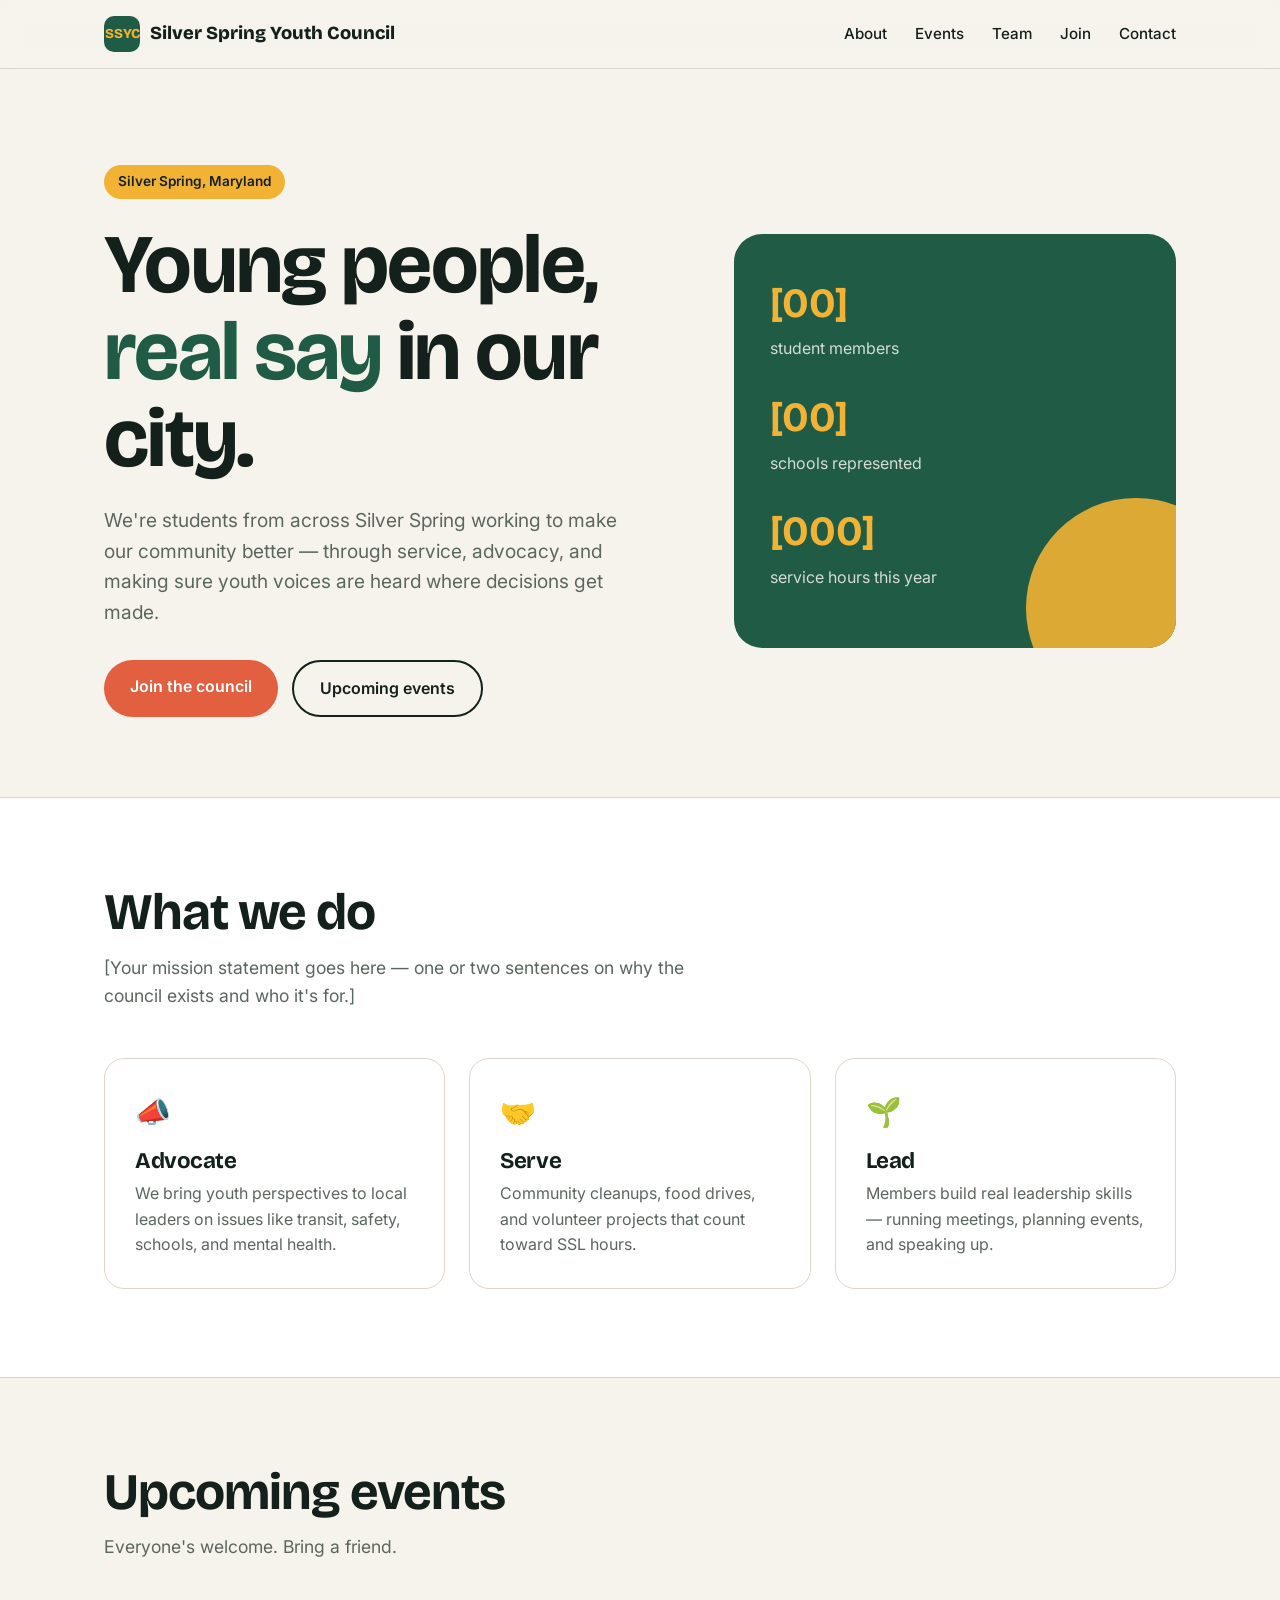
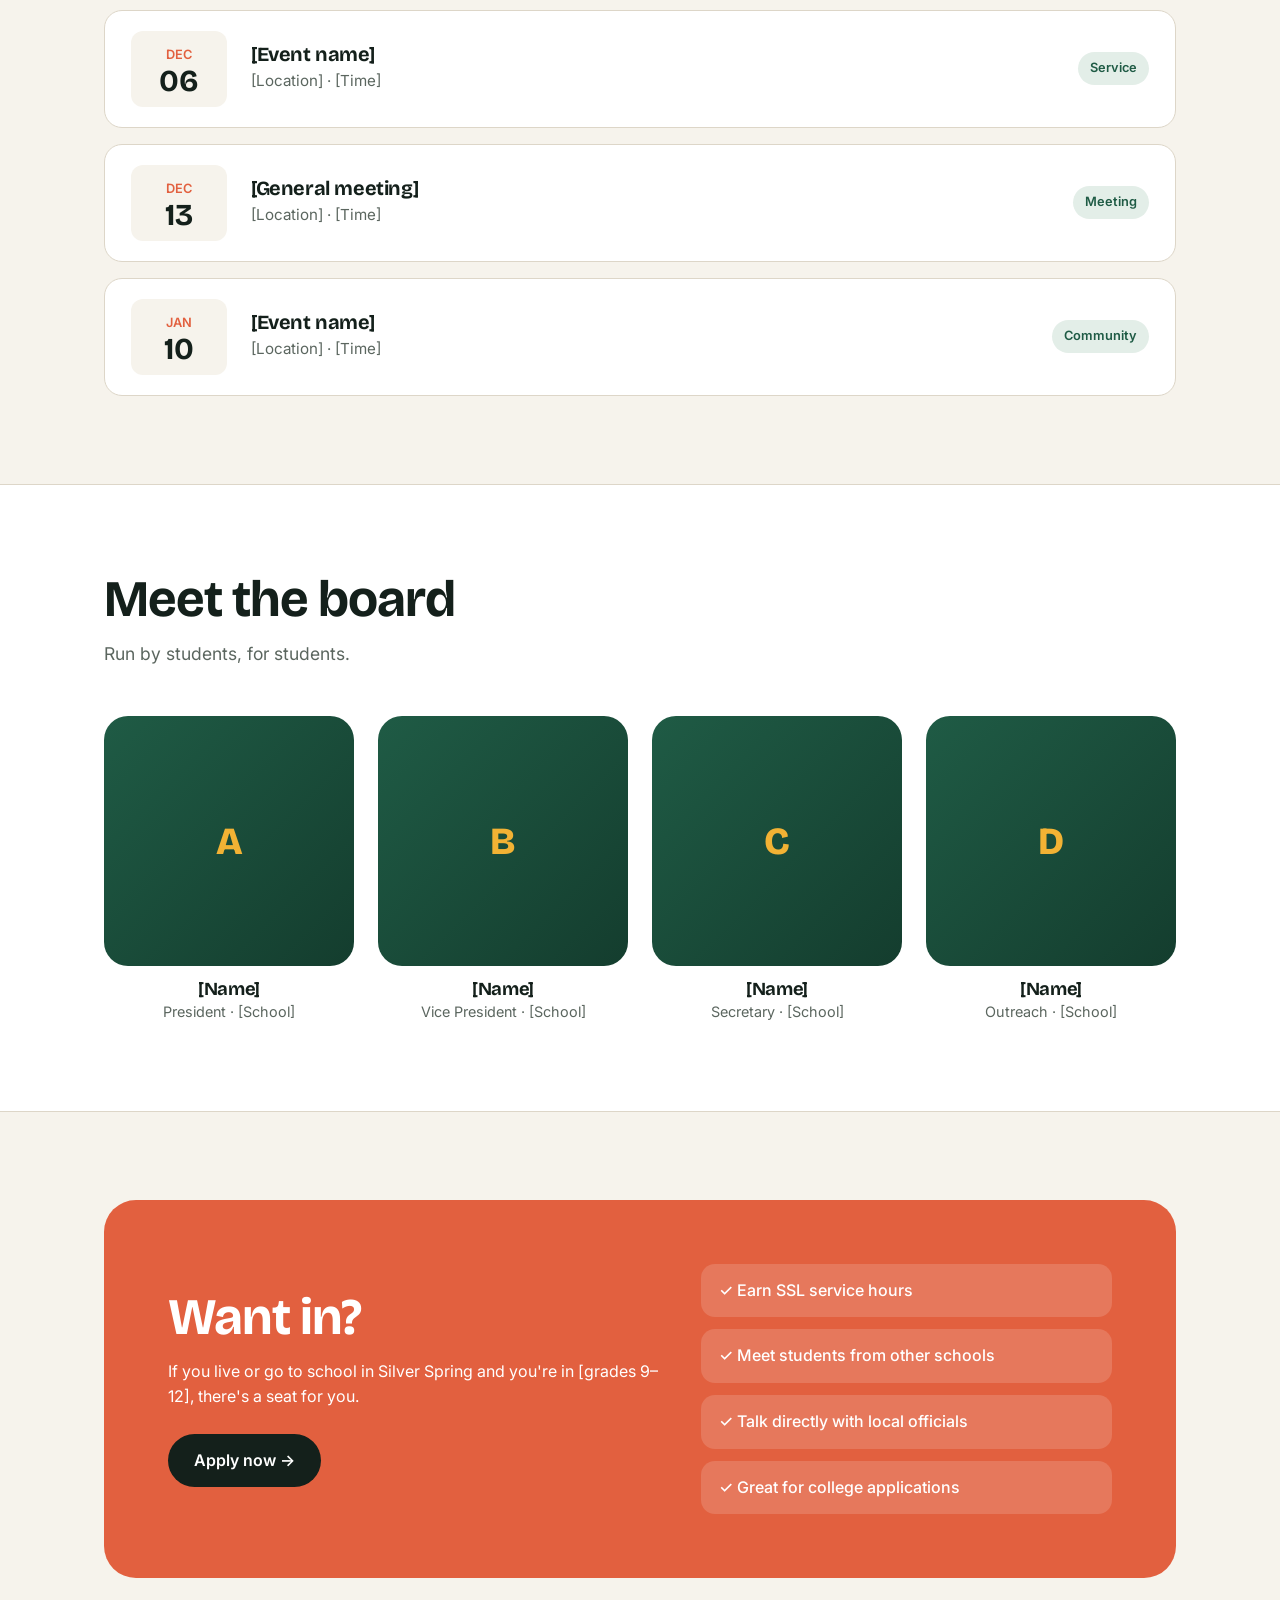
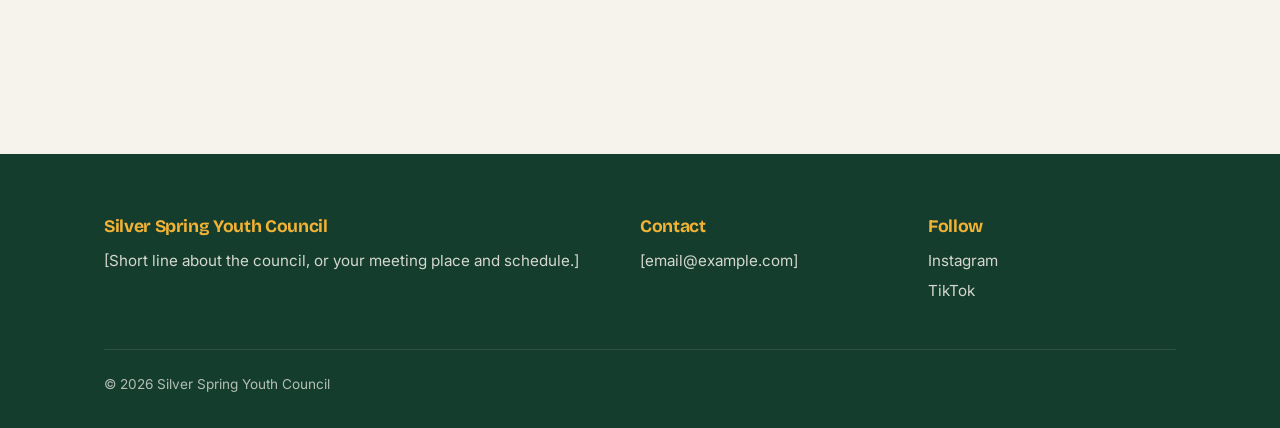
==== index.html @ 5725f0af "Add files via upload" ====
<!DOCTYPE html>
<html lang="en">
<head>
<meta charset="UTF-8">
<meta name="viewport" content="width=device-width, initial-scale=1.0">
<title>Silver Spring Youth Council</title>
<meta name="description" content="The Silver Spring Youth Council gives young people in Silver Spring, MD a real voice in their community.">
<link rel="preconnect" href="https://fonts.googleapis.com">
<link rel="preconnect" href="https://fonts.gstatic.com" crossorigin>
<link href="https://fonts.googleapis.com/css2?family=Bricolage+Grotesque:opsz,wght@12..96,500;12..96,800&family=Inter:wght@400;500;600&display=swap" rel="stylesheet">
<style>
  :root{
    --ink:#14201b; --paper:#f6f3ec; --green:#1f5b45; --green-dark:#143d2e;
    --sun:#f2b234; --coral:#e2603f; --muted:#5b665f; --line:#ddd6c8;
  }
  *{box-sizing:border-box;margin:0;padding:0}
  html{scroll-behavior:smooth}
  body{font-family:Inter,system-ui,sans-serif;color:var(--ink);background:var(--paper);line-height:1.6}
  h1,h2,h3{font-family:"Bricolage Grotesque",sans-serif;line-height:1.05;letter-spacing:-.02em}
  a{color:inherit}
  .wrap{max-width:1120px;margin:0 auto;padding:0 24px}

  /* Nav */
  header{position:sticky;top:0;z-index:10;background:rgba(246,243,236,.92);backdrop-filter:blur(8px);border-bottom:1px solid var(--line)}
  nav{display:flex;align-items:center;justify-content:space-between;height:68px}
  .logo{display:flex;align-items:center;gap:10px;font-family:"Bricolage Grotesque";font-weight:800;font-size:1.15rem;text-decoration:none}
  .logo-mark{width:36px;height:36px;border-radius:10px;background:var(--green);color:var(--sun);display:grid;place-items:center;font-size:.85rem}
  .links{display:flex;gap:28px;list-style:none}
  .links a{text-decoration:none;font-weight:500;font-size:.95rem}
  .links a:hover{color:var(--green)}
  .menu-btn{display:none;background:none;border:0;font-size:1.6rem;cursor:pointer}

  .btn{display:inline-block;padding:14px 26px;border-radius:999px;font-weight:600;text-decoration:none;transition:transform .15s}
  .btn:hover{transform:translateY(-2px)}
  .btn-primary{background:var(--coral);color:#fff}
  .btn-ghost{border:2px solid var(--ink)}

  /* Hero */
  .hero{padding:96px 0 80px}
  .hero-grid{display:grid;grid-template-columns:1.3fr 1fr;gap:56px;align-items:center}
  .eyebrow{display:inline-block;background:var(--sun);padding:6px 14px;border-radius:999px;font-weight:600;font-size:.85rem;margin-bottom:22px}
  .hero h1{font-size:clamp(2.8rem,7vw,5.2rem);margin-bottom:22px}
  .hero h1 em{font-style:normal;color:var(--green)}
  .hero p{font-size:1.2rem;color:var(--muted);max-width:520px;margin-bottom:32px}
  .cta{display:flex;gap:14px;flex-wrap:wrap}
  .hero-card{background:var(--green);color:var(--paper);border-radius:28px;padding:36px;position:relative;overflow:hidden}
  .hero-card::after{content:"";position:absolute;width:220px;height:220px;border-radius:50%;background:var(--sun);right:-70px;bottom:-70px;opacity:.9}
  .stat{position:relative;z-index:1;margin-bottom:22px}
  .stat b{display:block;font-family:"Bricolage Grotesque";font-size:2.6rem;color:var(--sun)}
  .stat span{opacity:.85}

  section{padding:88px 0}
  .section-head{max-width:640px;margin-bottom:48px}
  .section-head h2{font-size:clamp(2rem,4.5vw,3.2rem);margin-bottom:14px}
  .section-head p{color:var(--muted);font-size:1.1rem}

  /* About */
  #about{background:#fff;border-top:1px solid var(--line);border-bottom:1px solid var(--line)}
  .pillars{display:grid;grid-template-columns:repeat(3,1fr);gap:24px}
  .pillar{padding:30px;border-radius:20px;border:1px solid var(--line)}
  .pillar .icon{font-size:1.8rem;margin-bottom:14px}
  .pillar h3{font-size:1.4rem;margin-bottom:8px}
  .pillar p{color:var(--muted)}

  /* Events */
  .events{display:grid;gap:16px}
  .event{display:grid;grid-template-columns:96px 1fr auto;gap:24px;align-items:center;background:#fff;border:1px solid var(--line);border-radius:18px;padding:20px 26px}
  .date{text-align:center;background:var(--paper);border-radius:12px;padding:10px 0}
  .date b{display:block;font-family:"Bricolage Grotesque";font-size:1.9rem;line-height:1}
  .date span{font-size:.8rem;font-weight:600;text-transform:uppercase;color:var(--coral)}
  .event h3{font-size:1.25rem;margin-bottom:4px}
  .event p{color:var(--muted);font-size:.95rem}
  .tag{font-size:.8rem;font-weight:600;padding:6px 12px;border-radius:999px;background:#e3eee8;color:var(--green)}

  /* Team */
  #team{background:#fff;border-top:1px solid var(--line);border-bottom:1px solid var(--line)}
  .team{display:grid;grid-template-columns:repeat(4,1fr);gap:24px}
  .member{text-align:center}
  .avatar{aspect-ratio:1;border-radius:24px;background:linear-gradient(135deg,var(--green),var(--green-dark));color:var(--sun);display:grid;place-items:center;font-family:"Bricolage Grotesque";font-size:2.4rem;font-weight:800;margin-bottom:14px}
  .member h3{font-size:1.15rem}
  .member p{color:var(--muted);font-size:.9rem}

  /* Join */
  .join{background:var(--coral);color:#fff;border-radius:32px;padding:64px;display:grid;grid-template-columns:1.2fr 1fr;gap:40px;align-items:center}
  .join h2{font-size:clamp(2rem,4.5vw,3.2rem);margin-bottom:14px}
  .join ul{list-style:none;display:grid;gap:12px}
  .join li{background:rgba(255,255,255,.15);padding:14px 18px;border-radius:14px;font-weight:500}
  .join .btn{background:var(--ink);color:#fff;margin-top:24px}

  /* Footer */
  footer{background:var(--green-dark);color:var(--paper);padding:64px 0 32px;margin-top:88px}
  .foot{display:grid;grid-template-columns:2fr 1fr 1fr;gap:40px;margin-bottom:40px}
  footer h3{font-size:1.1rem;margin-bottom:12px;color:var(--sun)}
  footer p, footer a{opacity:.85;font-size:.95rem;text-decoration:none;display:block;margin-bottom:6px}
  footer a:hover{opacity:1;text-decoration:underline}
  .copy{border-top:1px solid rgba(255,255,255,.15);padding-top:24px;font-size:.85rem;opacity:.7}

  @media (max-width:860px){
    .hero-grid,.join,.foot{grid-template-columns:1fr}
    .pillars{grid-template-columns:1fr}
    .team{grid-template-columns:repeat(2,1fr)}
    .event{grid-template-columns:76px 1fr}
    .event .tag{display:none}
    .join{padding:40px 28px}
    .menu-btn{display:block}
    .links{display:none;position:absolute;top:68px;left:0;right:0;background:var(--paper);flex-direction:column;padding:20px 24px;gap:16px;border-bottom:1px solid var(--line)}
    .links.open{display:flex}
  }
</style>
</head>
<body>

<header>
  <nav class="wrap">
    <a href="#" class="logo"><span class="logo-mark">SSYC</span>Silver Spring Youth Council</a>
    <button class="menu-btn" aria-label="Menu" onclick="document.querySelector('.links').classList.toggle('open')">☰</button>
    <ul class="links">
      <li><a href="#about">About</a></li>
      <li><a href="#events">Events</a></li>
      <li><a href="#team">Team</a></li>
      <li><a href="#join">Join</a></li>
      <li><a href="#contact">Contact</a></li>
    </ul>
  </nav>
</header>

<main>
  <section class="hero">
    <div class="wrap hero-grid">
      <div>
        <span class="eyebrow">Silver Spring, Maryland</span>
        <h1>Young people,<br><em>real say</em> in our city.</h1>
        <p>We're students from across Silver Spring working to make our community better — through service, advocacy, and making sure youth voices are heard where decisions get made.</p>
        <div class="cta">
          <a href="#join" class="btn btn-primary">Join the council</a>
          <a href="#events" class="btn btn-ghost">Upcoming events</a>
        </div>
      </div>
      <div class="hero-card">
        <div class="stat"><b>[00]</b><span>student members</span></div>
        <div class="stat"><b>[00]</b><span>schools represented</span></div>
        <div class="stat"><b>[000]</b><span>service hours this year</span></div>
      </div>
    </div>
  </section>

  <section id="about">
    <div class="wrap">
      <div class="section-head">
        <h2>What we do</h2>
        <p>[Your mission statement goes here — one or two sentences on why the council exists and who it's for.]</p>
      </div>
      <div class="pillars">
        <div class="pillar"><div class="icon">📣</div><h3>Advocate</h3><p>We bring youth perspectives to local leaders on issues like transit, safety, schools, and mental health.</p></div>
        <div class="pillar"><div class="icon">🤝</div><h3>Serve</h3><p>Community cleanups, food drives, and volunteer projects that count toward SSL hours.</p></div>
        <div class="pillar"><div class="icon">🌱</div><h3>Lead</h3><p>Members build real leadership skills — running meetings, planning events, and speaking up.</p></div>
      </div>
    </div>
  </section>

  <section id="events">
    <div class="wrap">
      <div class="section-head">
        <h2>Upcoming events</h2>
        <p>Everyone's welcome. Bring a friend.</p>
      </div>
      <div class="events">
        <div class="event">
          <div class="date"><span>Dec</span><b>06</b></div>
          <div><h3>[Event name]</h3><p>[Location] · [Time]</p></div>
          <span class="tag">Service</span>
        </div>
        <div class="event">
          <div class="date"><span>Dec</span><b>13</b></div>
          <div><h3>[General meeting]</h3><p>[Location] · [Time]</p></div>
          <span class="tag">Meeting</span>
        </div>
        <div class="event">
          <div class="date"><span>Jan</span><b>10</b></div>
          <div><h3>[Event name]</h3><p>[Location] · [Time]</p></div>
          <span class="tag">Community</span>
        </div>
      </div>
    </div>
  </section>

  <section id="team">
    <div class="wrap">
      <div class="section-head">
        <h2>Meet the board</h2>
        <p>Run by students, for students.</p>
      </div>
      <div class="team">
        <div class="member"><div class="avatar">A</div><h3>[Name]</h3><p>President · [School]</p></div>
        <div class="member"><div class="avatar">B</div><h3>[Name]</h3><p>Vice President · [School]</p></div>
        <div class="member"><div class="avatar">C</div><h3>[Name]</h3><p>Secretary · [School]</p></div>
        <div class="member"><div class="avatar">D</div><h3>[Name]</h3><p>Outreach · [School]</p></div>
      </div>
    </div>
  </section>

  <section id="join">
    <div class="wrap">
      <div class="join">
        <div>
          <h2>Want in?</h2>
          <p>If you live or go to school in Silver Spring and you're in [grades 9–12], there's a seat for you.</p>
          <a href="[LINK TO GOOGLE FORM]" class="btn">Apply now →</a>
        </div>
        <ul>
          <li>✓ Earn SSL service hours</li>
          <li>✓ Meet students from other schools</li>
          <li>✓ Talk directly with local officials</li>
          <li>✓ Great for college applications</li>
        </ul>
      </div>
    </div>
  </section>
</main>

<footer id="contact">
  <div class="wrap">
    <div class="foot">
      <div>
        <h3>Silver Spring Youth Council</h3>
        <p>[Short line about the council, or your meeting place and schedule.]</p>
      </div>
      <div>
        <h3>Contact</h3>
        <a href="mailto:[email]">[email@example.com]</a>
      </div>
      <div>
        <h3>Follow</h3>
        <a href="[instagram link]">Instagram</a>
        <a href="[tiktok link]">TikTok</a>
      </div>
    </div>
    <div class="copy">© 2026 Silver Spring Youth Council</div>
  </div>
</footer>

</body>
</html>
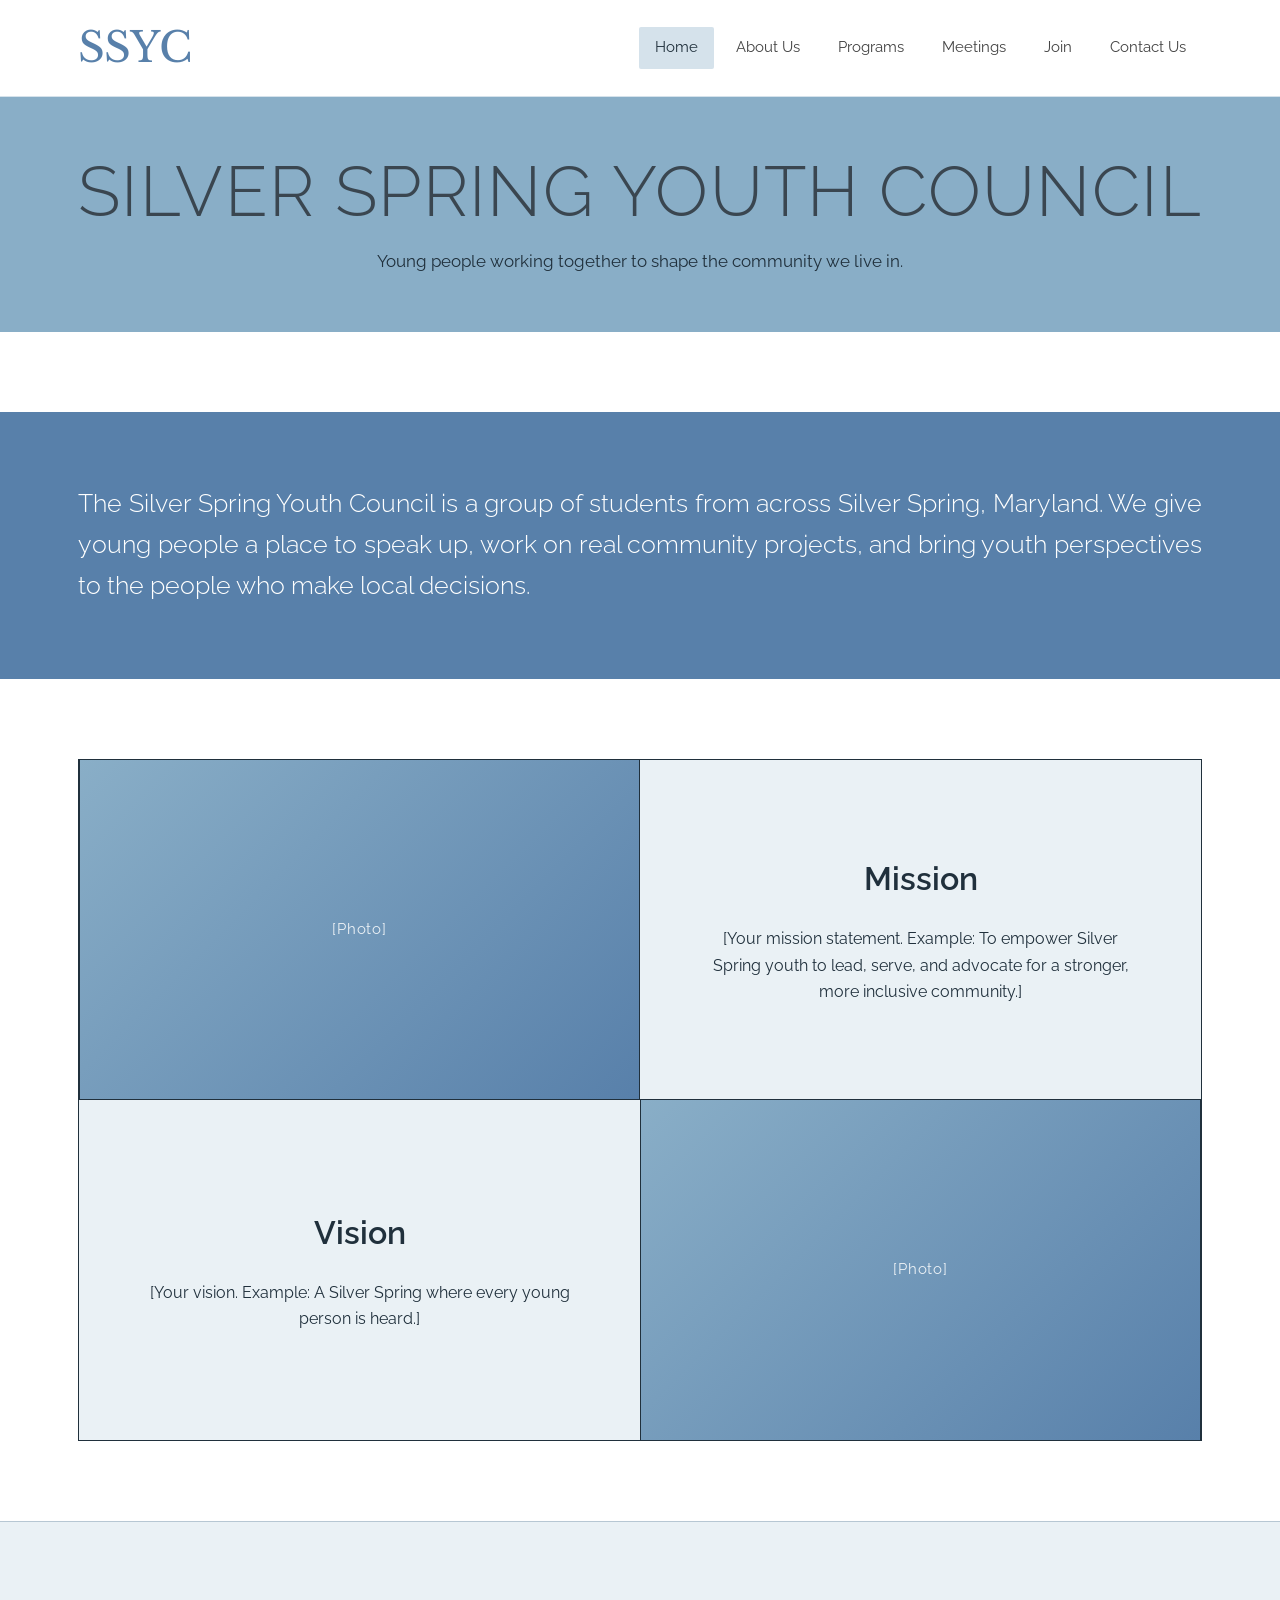
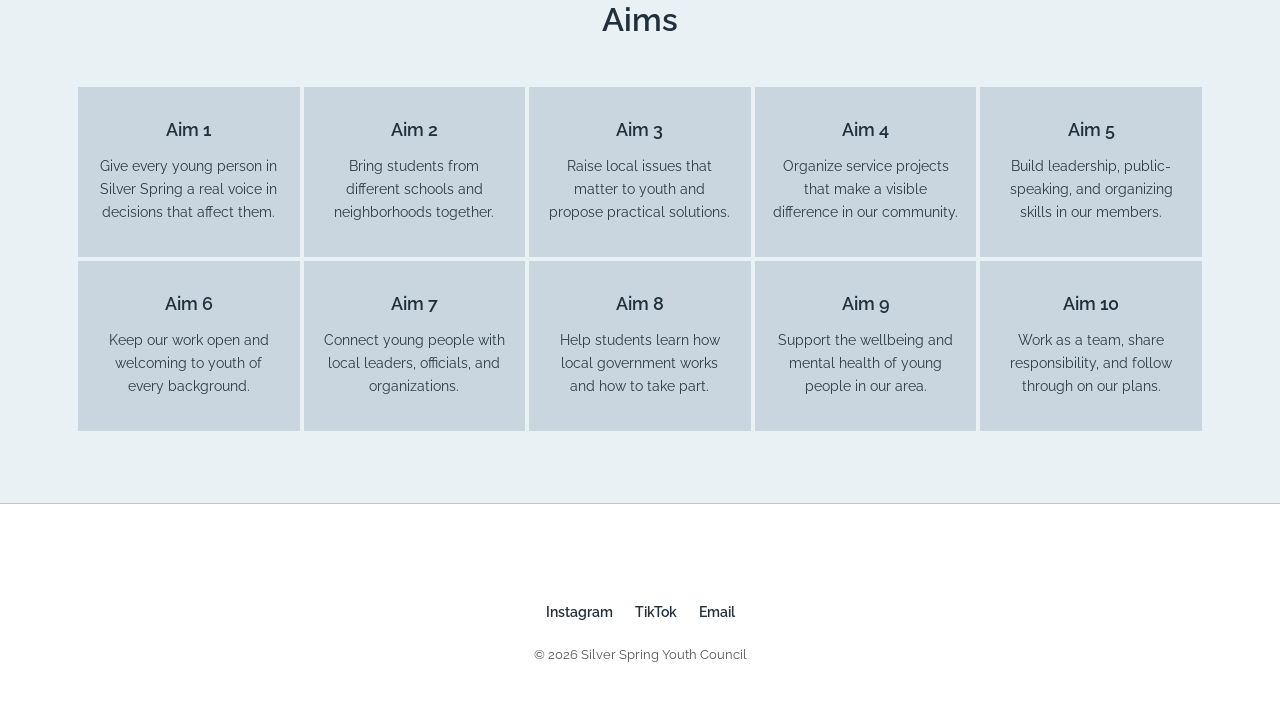
==== commit c99522e3: "Add files via upload" ====
--- a/index.html
+++ b/index.html
@@ -4,240 +4,71 @@
 <meta charset="UTF-8">
 <meta name="viewport" content="width=device-width, initial-scale=1.0">
 <title>Silver Spring Youth Council</title>
-<meta name="description" content="The Silver Spring Youth Council gives young people in Silver Spring, MD a real voice in their community.">
 <link rel="preconnect" href="https://fonts.googleapis.com">
 <link rel="preconnect" href="https://fonts.gstatic.com" crossorigin>
-<link href="https://fonts.googleapis.com/css2?family=Bricolage+Grotesque:opsz,wght@12..96,500;12..96,800&family=Inter:wght@400;500;600&display=swap" rel="stylesheet">
-<style>
-  :root{
-    --ink:#14201b; --paper:#f6f3ec; --green:#1f5b45; --green-dark:#143d2e;
-    --sun:#f2b234; --coral:#e2603f; --muted:#5b665f; --line:#ddd6c8;
-  }
-  *{box-sizing:border-box;margin:0;padding:0}
-  html{scroll-behavior:smooth}
-  body{font-family:Inter,system-ui,sans-serif;color:var(--ink);background:var(--paper);line-height:1.6}
-  h1,h2,h3{font-family:"Bricolage Grotesque",sans-serif;line-height:1.05;letter-spacing:-.02em}
-  a{color:inherit}
-  .wrap{max-width:1120px;margin:0 auto;padding:0 24px}
-
-  /* Nav */
-  header{position:sticky;top:0;z-index:10;background:rgba(246,243,236,.92);backdrop-filter:blur(8px);border-bottom:1px solid var(--line)}
-  nav{display:flex;align-items:center;justify-content:space-between;height:68px}
-  .logo{display:flex;align-items:center;gap:10px;font-family:"Bricolage Grotesque";font-weight:800;font-size:1.15rem;text-decoration:none}
-  .logo-mark{width:36px;height:36px;border-radius:10px;background:var(--green);color:var(--sun);display:grid;place-items:center;font-size:.85rem}
-  .links{display:flex;gap:28px;list-style:none}
-  .links a{text-decoration:none;font-weight:500;font-size:.95rem}
-  .links a:hover{color:var(--green)}
-  .menu-btn{display:none;background:none;border:0;font-size:1.6rem;cursor:pointer}
-
-  .btn{display:inline-block;padding:14px 26px;border-radius:999px;font-weight:600;text-decoration:none;transition:transform .15s}
-  .btn:hover{transform:translateY(-2px)}
-  .btn-primary{background:var(--coral);color:#fff}
-  .btn-ghost{border:2px solid var(--ink)}
-
-  /* Hero */
-  .hero{padding:96px 0 80px}
-  .hero-grid{display:grid;grid-template-columns:1.3fr 1fr;gap:56px;align-items:center}
-  .eyebrow{display:inline-block;background:var(--sun);padding:6px 14px;border-radius:999px;font-weight:600;font-size:.85rem;margin-bottom:22px}
-  .hero h1{font-size:clamp(2.8rem,7vw,5.2rem);margin-bottom:22px}
-  .hero h1 em{font-style:normal;color:var(--green)}
-  .hero p{font-size:1.2rem;color:var(--muted);max-width:520px;margin-bottom:32px}
-  .cta{display:flex;gap:14px;flex-wrap:wrap}
-  .hero-card{background:var(--green);color:var(--paper);border-radius:28px;padding:36px;position:relative;overflow:hidden}
-  .hero-card::after{content:"";position:absolute;width:220px;height:220px;border-radius:50%;background:var(--sun);right:-70px;bottom:-70px;opacity:.9}
-  .stat{position:relative;z-index:1;margin-bottom:22px}
-  .stat b{display:block;font-family:"Bricolage Grotesque";font-size:2.6rem;color:var(--sun)}
-  .stat span{opacity:.85}
-
-  section{padding:88px 0}
-  .section-head{max-width:640px;margin-bottom:48px}
-  .section-head h2{font-size:clamp(2rem,4.5vw,3.2rem);margin-bottom:14px}
-  .section-head p{color:var(--muted);font-size:1.1rem}
-
-  /* About */
-  #about{background:#fff;border-top:1px solid var(--line);border-bottom:1px solid var(--line)}
-  .pillars{display:grid;grid-template-columns:repeat(3,1fr);gap:24px}
-  .pillar{padding:30px;border-radius:20px;border:1px solid var(--line)}
-  .pillar .icon{font-size:1.8rem;margin-bottom:14px}
-  .pillar h3{font-size:1.4rem;margin-bottom:8px}
-  .pillar p{color:var(--muted)}
-
-  /* Events */
-  .events{display:grid;gap:16px}
-  .event{display:grid;grid-template-columns:96px 1fr auto;gap:24px;align-items:center;background:#fff;border:1px solid var(--line);border-radius:18px;padding:20px 26px}
-  .date{text-align:center;background:var(--paper);border-radius:12px;padding:10px 0}
-  .date b{display:block;font-family:"Bricolage Grotesque";font-size:1.9rem;line-height:1}
-  .date span{font-size:.8rem;font-weight:600;text-transform:uppercase;color:var(--coral)}
-  .event h3{font-size:1.25rem;margin-bottom:4px}
-  .event p{color:var(--muted);font-size:.95rem}
-  .tag{font-size:.8rem;font-weight:600;padding:6px 12px;border-radius:999px;background:#e3eee8;color:var(--green)}
-
-  /* Team */
-  #team{background:#fff;border-top:1px solid var(--line);border-bottom:1px solid var(--line)}
-  .team{display:grid;grid-template-columns:repeat(4,1fr);gap:24px}
-  .member{text-align:center}
-  .avatar{aspect-ratio:1;border-radius:24px;background:linear-gradient(135deg,var(--green),var(--green-dark));color:var(--sun);display:grid;place-items:center;font-family:"Bricolage Grotesque";font-size:2.4rem;font-weight:800;margin-bottom:14px}
-  .member h3{font-size:1.15rem}
-  .member p{color:var(--muted);font-size:.9rem}
-
-  /* Join */
-  .join{background:var(--coral);color:#fff;border-radius:32px;padding:64px;display:grid;grid-template-columns:1.2fr 1fr;gap:40px;align-items:center}
-  .join h2{font-size:clamp(2rem,4.5vw,3.2rem);margin-bottom:14px}
-  .join ul{list-style:none;display:grid;gap:12px}
-  .join li{background:rgba(255,255,255,.15);padding:14px 18px;border-radius:14px;font-weight:500}
-  .join .btn{background:var(--ink);color:#fff;margin-top:24px}
-
-  /* Footer */
-  footer{background:var(--green-dark);color:var(--paper);padding:64px 0 32px;margin-top:88px}
-  .foot{display:grid;grid-template-columns:2fr 1fr 1fr;gap:40px;margin-bottom:40px}
-  footer h3{font-size:1.1rem;margin-bottom:12px;color:var(--sun)}
-  footer p, footer a{opacity:.85;font-size:.95rem;text-decoration:none;display:block;margin-bottom:6px}
-  footer a:hover{opacity:1;text-decoration:underline}
-  .copy{border-top:1px solid rgba(255,255,255,.15);padding-top:24px;font-size:.85rem;opacity:.7}
-
-  @media (max-width:860px){
-    .hero-grid,.join,.foot{grid-template-columns:1fr}
-    .pillars{grid-template-columns:1fr}
-    .team{grid-template-columns:repeat(2,1fr)}
-    .event{grid-template-columns:76px 1fr}
-    .event .tag{display:none}
-    .join{padding:40px 28px}
-    .menu-btn{display:block}
-    .links{display:none;position:absolute;top:68px;left:0;right:0;background:var(--paper);flex-direction:column;padding:20px 24px;gap:16px;border-bottom:1px solid var(--line)}
-    .links.open{display:flex}
-  }
-</style>
+<link href="https://fonts.googleapis.com/css2?family=Libre+Baskerville&family=Raleway:wght@300;400;600&display=swap" rel="stylesheet">
+<link rel="stylesheet" href="style.css">
 </head>
 <body>
-
 <header>
   <nav class="wrap">
-    <a href="#" class="logo"><span class="logo-mark">SSYC</span>Silver Spring Youth Council</a>
-    <button class="menu-btn" aria-label="Menu" onclick="document.querySelector('.links').classList.toggle('open')">☰</button>
+    <a href="index.html" class="logo">SSYC</a>
+    <button class="menu-btn" aria-label="Menu" onclick="document.querySelector('.links').classList.toggle('open')">&#9776;</button>
     <ul class="links">
-      <li><a href="#about">About</a></li>
-      <li><a href="#events">Events</a></li>
-      <li><a href="#team">Team</a></li>
-      <li><a href="#join">Join</a></li>
-      <li><a href="#contact">Contact</a></li>
+      <li><a href="index.html" class="active">Home</a></li>
+      <li><a href="about.html">About Us</a></li>
+      <li><a href="programs.html">Programs</a></li>
+      <li><a href="meetings.html">Meetings</a></li>
+      <li><a href="join.html">Join</a></li>
+      <li><a href="contact.html">Contact Us</a></li>
     </ul>
   </nav>
 </header>
 
-<main>
-  <section class="hero">
-    <div class="wrap hero-grid">
-      <div>
-        <span class="eyebrow">Silver Spring, Maryland</span>
-        <h1>Young people,<br><em>real say</em> in our city.</h1>
-        <p>We're students from across Silver Spring working to make our community better — through service, advocacy, and making sure youth voices are heard where decisions get made.</p>
-        <div class="cta">
-          <a href="#join" class="btn btn-primary">Join the council</a>
-          <a href="#events" class="btn btn-ghost">Upcoming events</a>
-        </div>
-      </div>
-      <div class="hero-card">
-        <div class="stat"><b>[00]</b><span>student members</span></div>
-        <div class="stat"><b>[00]</b><span>schools represented</span></div>
-        <div class="stat"><b>[000]</b><span>service hours this year</span></div>
-      </div>
+<section class="band">
+  <h1>Silver Spring Youth Council</h1>
+  <p>Young people working together to shape the community we live in.</p>
+</section>
+
+<section class="intro">
+  <div class="wrap">
+    <p>The Silver Spring Youth Council is a group of students from across Silver Spring, Maryland. We give young people a place to speak up, work on real community projects, and bring youth perspectives to the people who make local decisions.</p>
+  </div>
+</section>
+
+<div class="wrap">
+  <div class="mv">
+    <div class="photo">[Photo]</div>
+    <div class="text"><h2>Mission</h2><p>[Your mission statement. Example: To empower Silver Spring youth to lead, serve, and advocate for a stronger, more inclusive community.]</p></div>
+    <div class="text"><h2>Vision</h2><p>[Your vision. Example: A Silver Spring where every young person is heard.]</p></div>
+    <div class="photo">[Photo]</div>
+  </div>
+</div>
+
+<section class="aims">
+  <div class="wrap">
+    <h2>Aims</h2>
+    <div class="aim-grid">
+      <div class="aim"><h3>Aim 1</h3><p>Give every young person in Silver Spring a real voice in decisions that affect them.</p></div>
+      <div class="aim"><h3>Aim 2</h3><p>Bring students from different schools and neighborhoods together.</p></div>
+      <div class="aim"><h3>Aim 3</h3><p>Raise local issues that matter to youth and propose practical solutions.</p></div>
+      <div class="aim"><h3>Aim 4</h3><p>Organize service projects that make a visible difference in our community.</p></div>
+      <div class="aim"><h3>Aim 5</h3><p>Build leadership, public-speaking, and organizing skills in our members.</p></div>
+      <div class="aim"><h3>Aim 6</h3><p>Keep our work open and welcoming to youth of every background.</p></div>
+      <div class="aim"><h3>Aim 7</h3><p>Connect young people with local leaders, officials, and organizations.</p></div>
+      <div class="aim"><h3>Aim 8</h3><p>Help students learn how local government works and how to take part.</p></div>
+      <div class="aim"><h3>Aim 9</h3><p>Support the wellbeing and mental health of young people in our area.</p></div>
+      <div class="aim"><h3>Aim 10</h3><p>Work as a team, share responsibility, and follow through on our plans.</p></div>
     </div>
-  </section>
-
-  <section id="about">
-    <div class="wrap">
-      <div class="section-head">
-        <h2>What we do</h2>
-        <p>[Your mission statement goes here — one or two sentences on why the council exists and who it's for.]</p>
-      </div>
-      <div class="pillars">
-        <div class="pillar"><div class="icon">📣</div><h3>Advocate</h3><p>We bring youth perspectives to local leaders on issues like transit, safety, schools, and mental health.</p></div>
-        <div class="pillar"><div class="icon">🤝</div><h3>Serve</h3><p>Community cleanups, food drives, and volunteer projects that count toward SSL hours.</p></div>
-        <div class="pillar"><div class="icon">🌱</div><h3>Lead</h3><p>Members build real leadership skills — running meetings, planning events, and speaking up.</p></div>
-      </div>
-    </div>
-  </section>
-
-  <section id="events">
-    <div class="wrap">
-      <div class="section-head">
-        <h2>Upcoming events</h2>
-        <p>Everyone's welcome. Bring a friend.</p>
-      </div>
-      <div class="events">
-        <div class="event">
-          <div class="date"><span>Dec</span><b>06</b></div>
-          <div><h3>[Event name]</h3><p>[Location] · [Time]</p></div>
-          <span class="tag">Service</span>
-        </div>
-        <div class="event">
-          <div class="date"><span>Dec</span><b>13</b></div>
-          <div><h3>[General meeting]</h3><p>[Location] · [Time]</p></div>
-          <span class="tag">Meeting</span>
-        </div>
-        <div class="event">
-          <div class="date"><span>Jan</span><b>10</b></div>
-          <div><h3>[Event name]</h3><p>[Location] · [Time]</p></div>
-          <span class="tag">Community</span>
-        </div>
-      </div>
-    </div>
-  </section>
-
-  <section id="team">
-    <div class="wrap">
-      <div class="section-head">
-        <h2>Meet the board</h2>
-        <p>Run by students, for students.</p>
-      </div>
-      <div class="team">
-        <div class="member"><div class="avatar">A</div><h3>[Name]</h3><p>President · [School]</p></div>
-        <div class="member"><div class="avatar">B</div><h3>[Name]</h3><p>Vice President · [School]</p></div>
-        <div class="member"><div class="avatar">C</div><h3>[Name]</h3><p>Secretary · [School]</p></div>
-        <div class="member"><div class="avatar">D</div><h3>[Name]</h3><p>Outreach · [School]</p></div>
-      </div>
-    </div>
-  </section>
-
-  <section id="join">
-    <div class="wrap">
-      <div class="join">
-        <div>
-          <h2>Want in?</h2>
-          <p>If you live or go to school in Silver Spring and you're in [grades 9–12], there's a seat for you.</p>
-          <a href="[LINK TO GOOGLE FORM]" class="btn">Apply now →</a>
-        </div>
-        <ul>
-          <li>✓ Earn SSL service hours</li>
-          <li>✓ Meet students from other schools</li>
-          <li>✓ Talk directly with local officials</li>
-          <li>✓ Great for college applications</li>
-        </ul>
-      </div>
-    </div>
-  </section>
-</main>
-
-<footer id="contact">
-  <div class="wrap">
-    <div class="foot">
-      <div>
-        <h3>Silver Spring Youth Council</h3>
-        <p>[Short line about the council, or your meeting place and schedule.]</p>
-      </div>
-      <div>
-        <h3>Contact</h3>
-        <a href="mailto:[email]">[email@example.com]</a>
-      </div>
-      <div>
-        <h3>Follow</h3>
-        <a href="[instagram link]">Instagram</a>
-        <a href="[tiktok link]">TikTok</a>
-      </div>
-    </div>
-    <div class="copy">© 2026 Silver Spring Youth Council</div>
   </div>
+</section>
+<footer>
+  <div class="social">
+    <a href="#">Instagram</a>
+    <a href="#">TikTok</a>
+    <a href="#">Email</a>
+  </div>
+  <small>&copy; 2026 Silver Spring Youth Council</small>
 </footer>
-
 </body>
 </html>
--- a/style.css
+++ b/style.css
@@ -0,0 +1,50 @@
+:root{--band:#89aec7;--steel:#5880aa;--pale:#eaf1f5;--mist:#d5e2eb;--ink:#20303c;--card:#c9d6df;--line:#b7c7d3}
+*{box-sizing:border-box;margin:0;padding:0}
+body{font-family:Raleway,system-ui,sans-serif;color:var(--ink);background:#fff;line-height:1.65}
+a{color:inherit}
+.wrap{max-width:1180px;margin:0 auto;padding:0 28px}
+header{background:#fff;border-bottom:1px solid var(--mist);position:sticky;top:0;z-index:10}
+nav{display:flex;align-items:center;justify-content:space-between;min-height:96px;gap:24px}
+.logo{font-family:"Libre Baskerville",Georgia,serif;font-size:2.6rem;color:var(--steel);text-decoration:none;letter-spacing:-.02em;line-height:1}
+.links{display:flex;gap:6px;list-style:none;flex-wrap:wrap}
+.links a{display:block;padding:8px 16px;text-decoration:none;font-size:.95rem;color:#444;border-radius:2px}
+.links a:hover{color:var(--steel)}
+.links a.active{background:var(--mist);color:var(--ink)}
+.menu-btn{display:none;background:none;border:0;font-size:1.7rem;cursor:pointer;color:var(--ink)}
+.band{background:var(--band);text-align:center;padding:56px 20px}
+.band h1{font-family:Raleway,sans-serif;font-weight:300;font-size:clamp(2.2rem,6vw,4.4rem);letter-spacing:.02em;color:#3a4650;text-transform:uppercase;line-height:1.1}
+.band p{margin-top:18px;font-size:1.05rem;color:var(--ink)}
+.intro{background:var(--steel);color:#fff;padding:72px 0;margin-top:80px}
+.intro p{font-size:clamp(1.15rem,2.2vw,1.55rem);font-weight:300;text-align:justify}
+.mv{display:grid;grid-template-columns:1fr 1fr;border:1px solid var(--ink);margin:80px 0}
+.mv>div{min-height:340px}
+.mv .text{background:var(--pale);display:flex;flex-direction:column;justify-content:center;align-items:center;text-align:center;padding:40px}
+.mv h2,.aims h2{font-size:2rem;font-weight:600;margin-bottom:20px}
+.mv .text p{max-width:430px}
+.photo{background:linear-gradient(135deg,var(--band),var(--steel));display:grid;place-items:center;color:rgba(255,255,255,.85);font-size:.95rem;letter-spacing:.05em;border-left:1px solid var(--ink);border-right:1px solid var(--ink)}
+.mv>div:nth-child(1){border-bottom:1px solid var(--ink)}
+.mv>div:nth-child(2){border-bottom:1px solid var(--ink)}
+.aims{background:var(--pale);padding:72px 0;border-top:1px solid var(--line);border-bottom:1px solid var(--line)}
+.aims h2{text-align:center;margin-bottom:40px}
+.aim-grid{display:grid;grid-template-columns:repeat(5,1fr);gap:4px}
+.aim{background:var(--card);padding:28px 18px;text-align:center;min-height:170px}
+.aim h3{font-size:1.15rem;font-weight:600;margin-bottom:10px}
+.aim p{font-size:.88rem;color:#2c3a45}
+.placeholder{max-width:760px;margin:80px auto;text-align:center;padding:0 28px}
+.placeholder .box{border:2px dashed var(--line);background:var(--pale);padding:56px 32px;border-radius:4px}
+.placeholder h2{font-size:1.6rem;font-weight:600;margin-bottom:10px}
+.placeholder p{color:#55636e}
+footer{padding:56px 0 40px;text-align:center;margin-top:40px}
+.social{display:flex;gap:22px;justify-content:center;margin-bottom:18px}
+.social a{text-decoration:none;font-weight:600;font-size:.9rem;color:var(--ink)}
+footer small{color:#555}
+@media (max-width:900px){
+  .aim-grid{grid-template-columns:repeat(2,1fr)}
+  .mv{grid-template-columns:1fr}
+  .mv>div:nth-child(3){order:4}
+  .photo{border:0;min-height:220px}
+  .menu-btn{display:block}
+  .links{display:none;position:absolute;top:96px;left:0;right:0;background:#fff;flex-direction:column;padding:12px 20px 20px;border-bottom:1px solid var(--mist)}
+  .links.open{display:flex}
+}
+@media (max-width:520px){.aim-grid{grid-template-columns:1fr}.logo{font-size:2.1rem}}
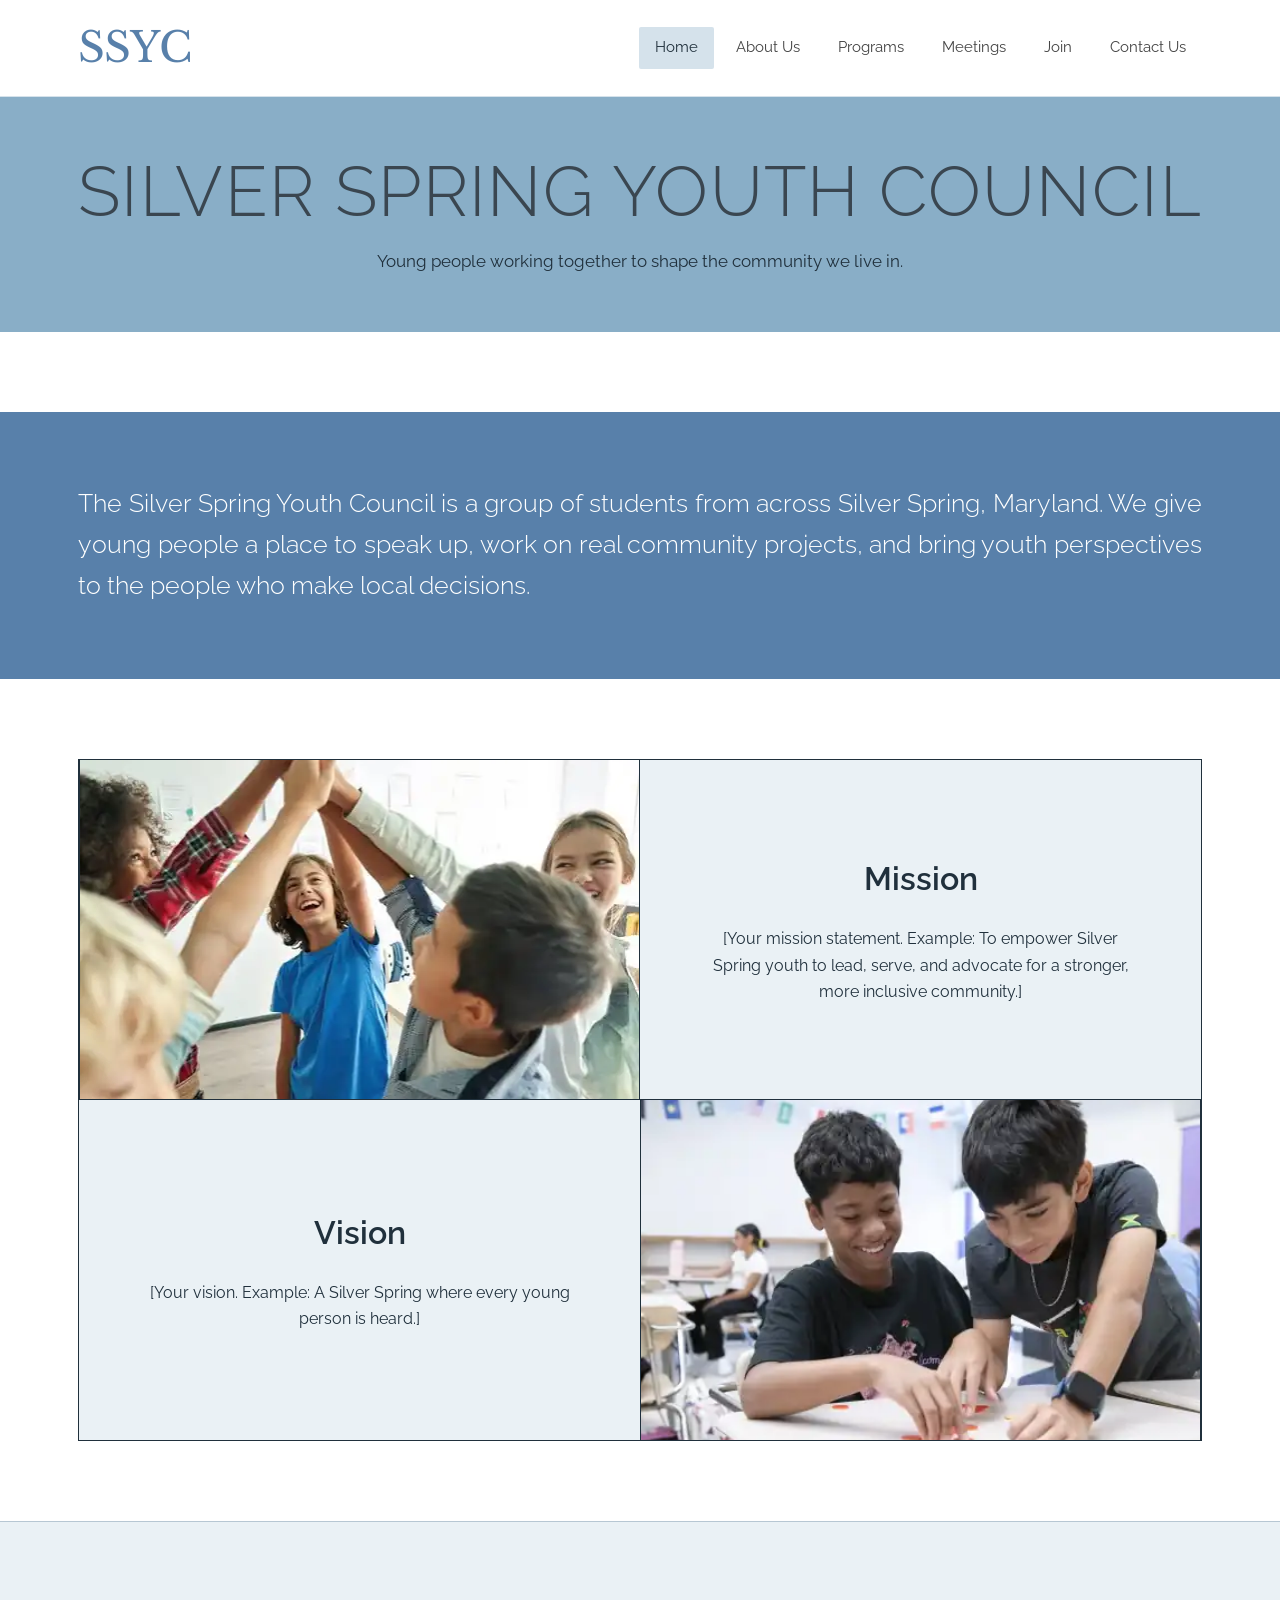
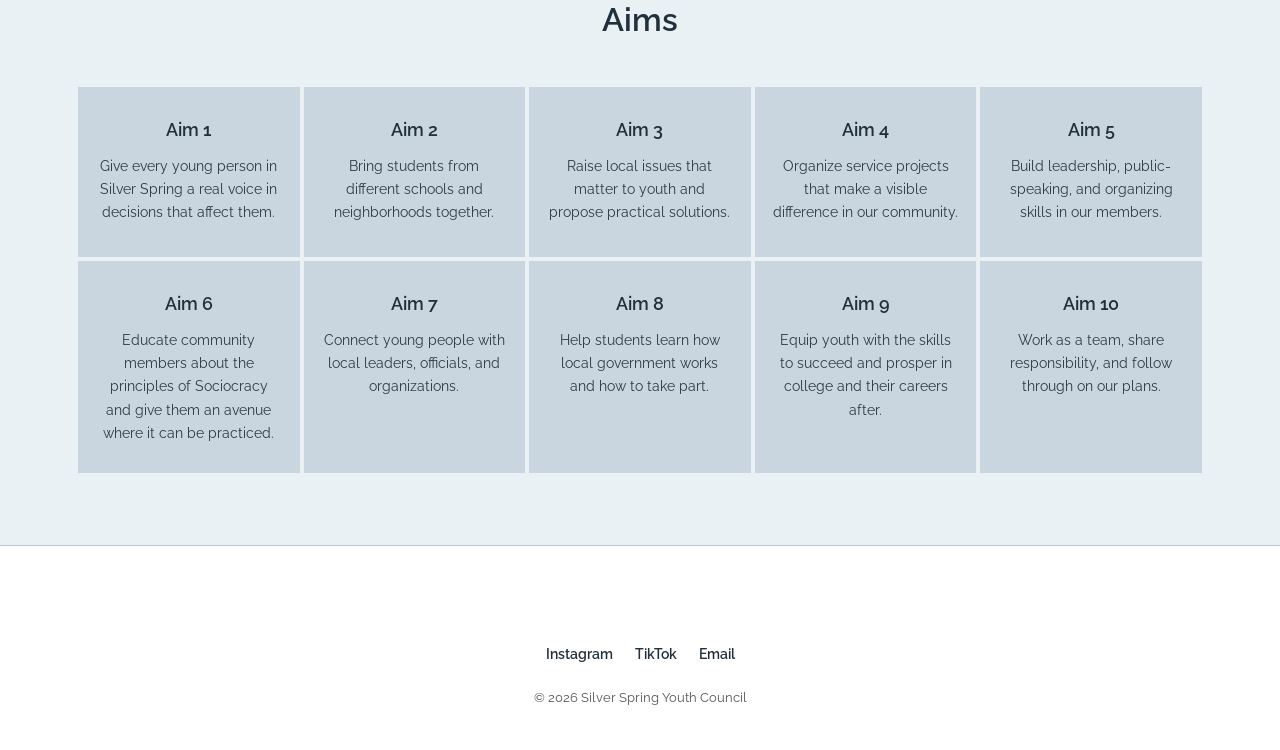
==== commit 5e1b8432: "Add files via upload" ====
--- a/index.html
+++ b/index.html
@@ -38,10 +38,10 @@
 
 <div class="wrap">
   <div class="mv">
-    <div class="photo">[Photo]</div>
+    <div class="photo"><img src="photo1.webp" alt="Students giving a group high five"></div>
     <div class="text"><h2>Mission</h2><p>[Your mission statement. Example: To empower Silver Spring youth to lead, serve, and advocate for a stronger, more inclusive community.]</p></div>
     <div class="text"><h2>Vision</h2><p>[Your vision. Example: A Silver Spring where every young person is heard.]</p></div>
-    <div class="photo">[Photo]</div>
+    <div class="photo"><img src="photo2.webp" alt="Two students working together on a project"></div>
   </div>
 </div>
 
@@ -54,10 +54,10 @@
       <div class="aim"><h3>Aim 3</h3><p>Raise local issues that matter to youth and propose practical solutions.</p></div>
       <div class="aim"><h3>Aim 4</h3><p>Organize service projects that make a visible difference in our community.</p></div>
       <div class="aim"><h3>Aim 5</h3><p>Build leadership, public-speaking, and organizing skills in our members.</p></div>
-      <div class="aim"><h3>Aim 6</h3><p>Keep our work open and welcoming to youth of every background.</p></div>
+      <div class="aim"><h3>Aim 6</h3><p>Educate community members about the principles of Sociocracy and give them an avenue where it can be practiced.</p></div>
       <div class="aim"><h3>Aim 7</h3><p>Connect young people with local leaders, officials, and organizations.</p></div>
       <div class="aim"><h3>Aim 8</h3><p>Help students learn how local government works and how to take part.</p></div>
-      <div class="aim"><h3>Aim 9</h3><p>Support the wellbeing and mental health of young people in our area.</p></div>
+      <div class="aim"><h3>Aim 9</h3><p>Equip youth with the skills to succeed and prosper in college and their careers after.</p></div>
       <div class="aim"><h3>Aim 10</h3><p>Work as a team, share responsibility, and follow through on our plans.</p></div>
     </div>
   </div>
--- a/style.css
+++ b/style.css
@@ -22,6 +22,8 @@
 .mv h2,.aims h2{font-size:2rem;font-weight:600;margin-bottom:20px}
 .mv .text p{max-width:430px}
 .photo{background:linear-gradient(135deg,var(--band),var(--steel));display:grid;place-items:center;color:rgba(255,255,255,.85);font-size:.95rem;letter-spacing:.05em;border-left:1px solid var(--ink);border-right:1px solid var(--ink)}
+.photo{overflow:hidden;position:relative}
+.photo img{position:absolute;inset:0;width:100%;height:100%;object-fit:cover;display:block}
 .mv>div:nth-child(1){border-bottom:1px solid var(--ink)}
 .mv>div:nth-child(2){border-bottom:1px solid var(--ink)}
 .aims{background:var(--pale);padding:72px 0;border-top:1px solid var(--line);border-bottom:1px solid var(--line)}
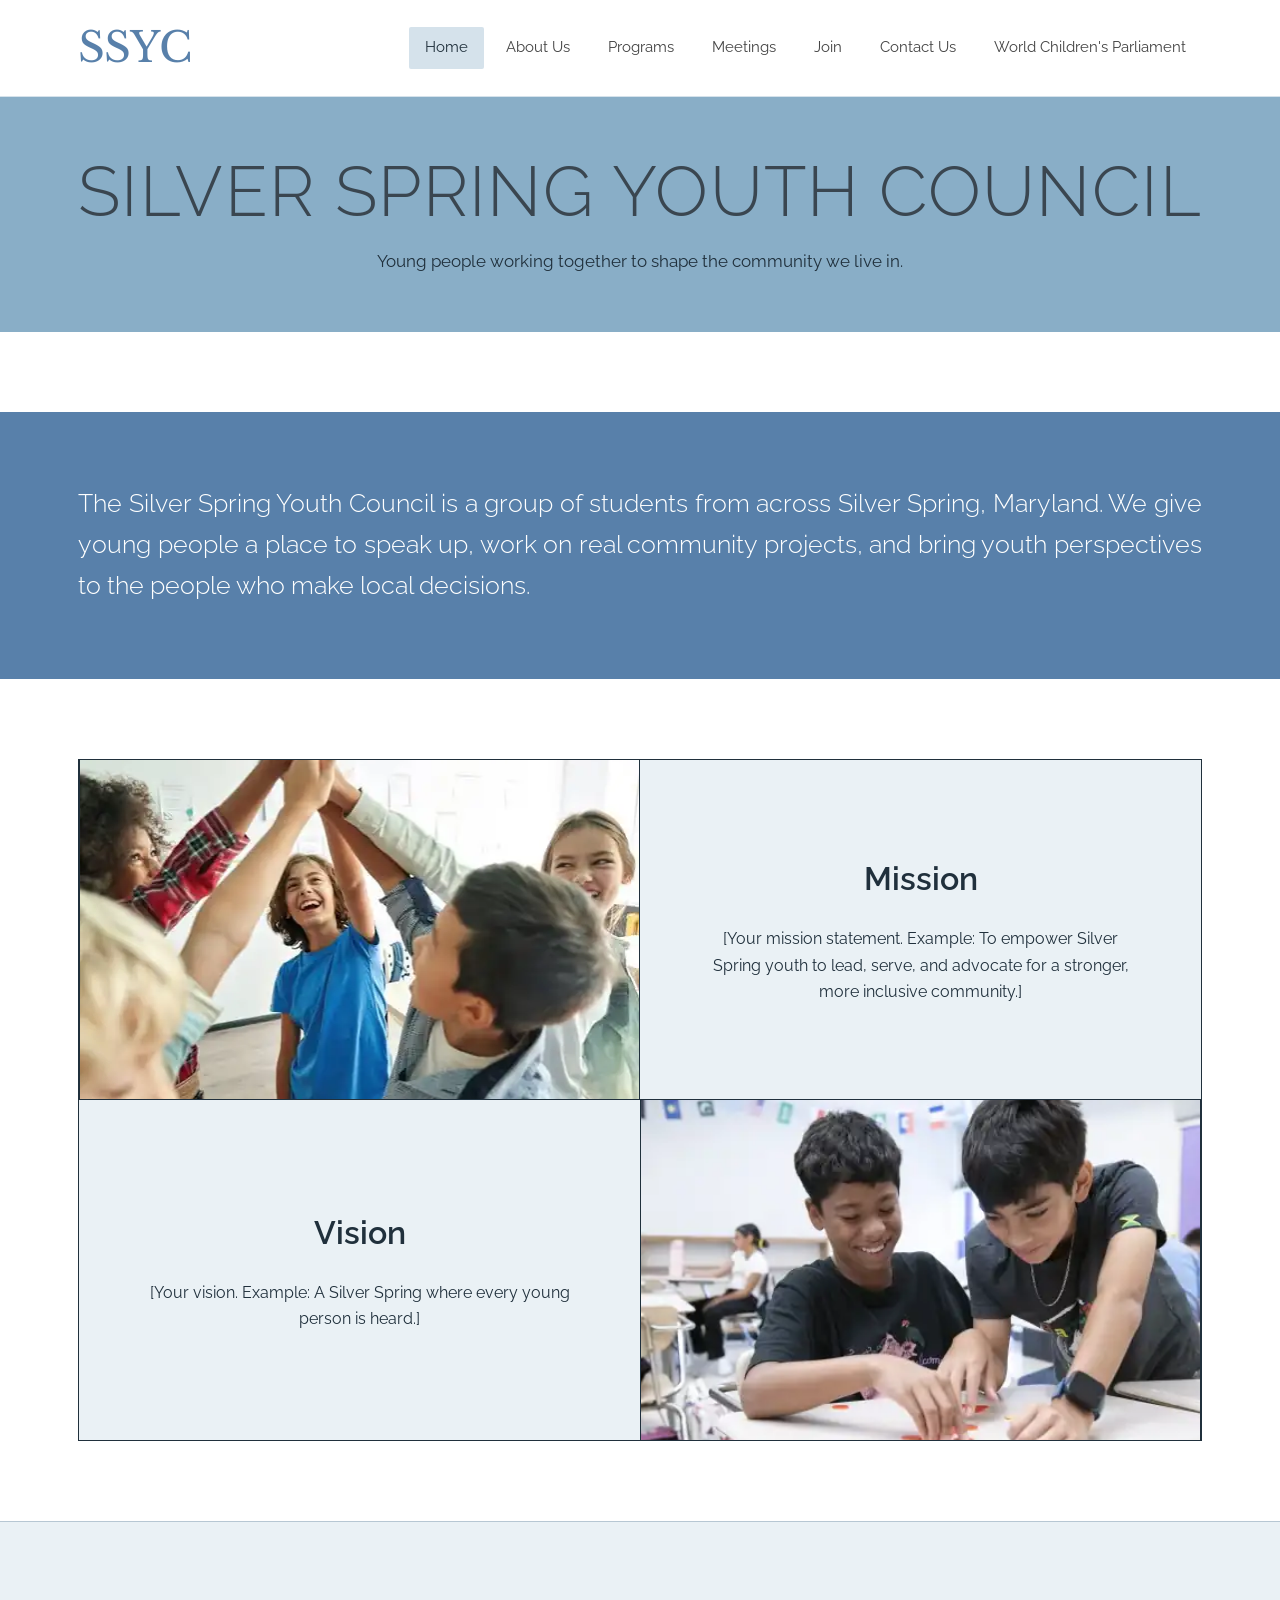
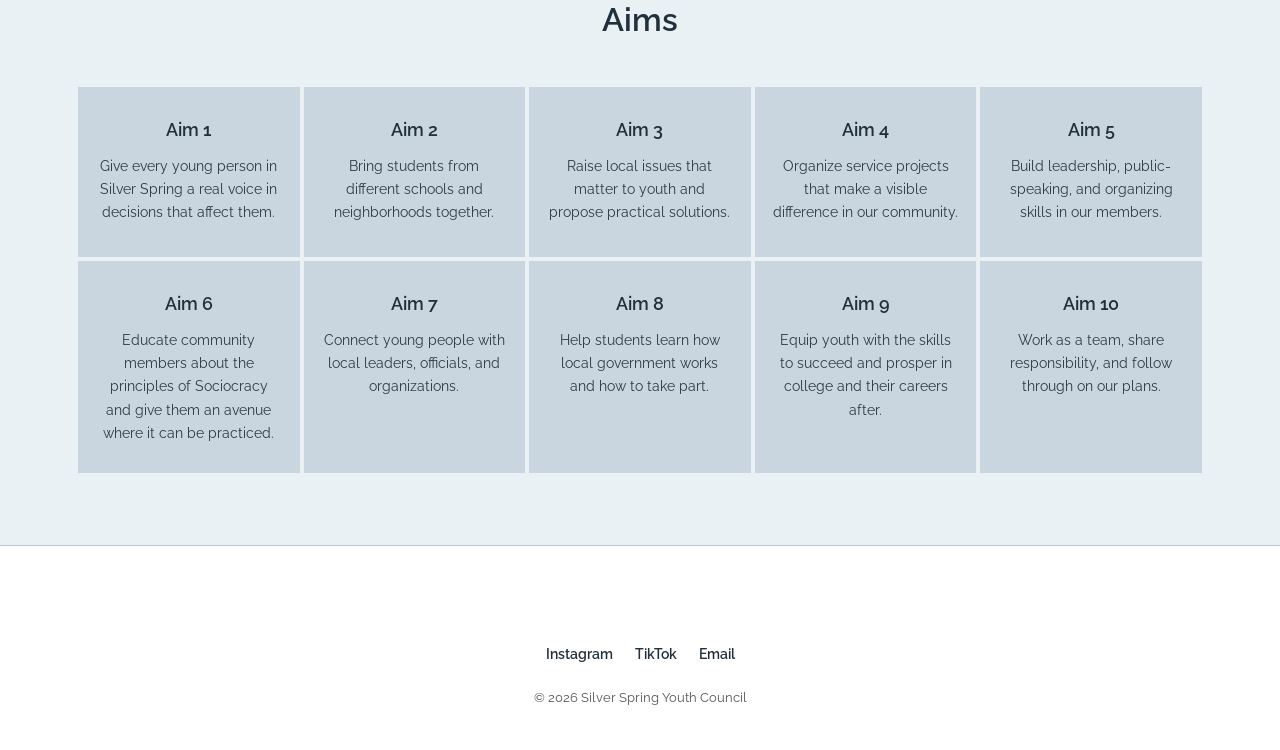
==== commit 6ce4d4ac: "Add World Children's Parliament link to header Co-Authored-By: Claude Opus 5.5 <noreply@anthropic.co" ====
--- a/index.html
+++ b/index.html
@@ -21,6 +21,7 @@
       <li><a href="meetings.html">Meetings</a></li>
       <li><a href="join.html">Join</a></li>
       <li><a href="contact.html">Contact Us</a></li>
+      <li><a href="https://hellosnehanalluri.wixsite.com/pwcp" target="_blank" rel="noopener">World Children's Parliament</a></li>
     </ul>
   </nav>
 </header>
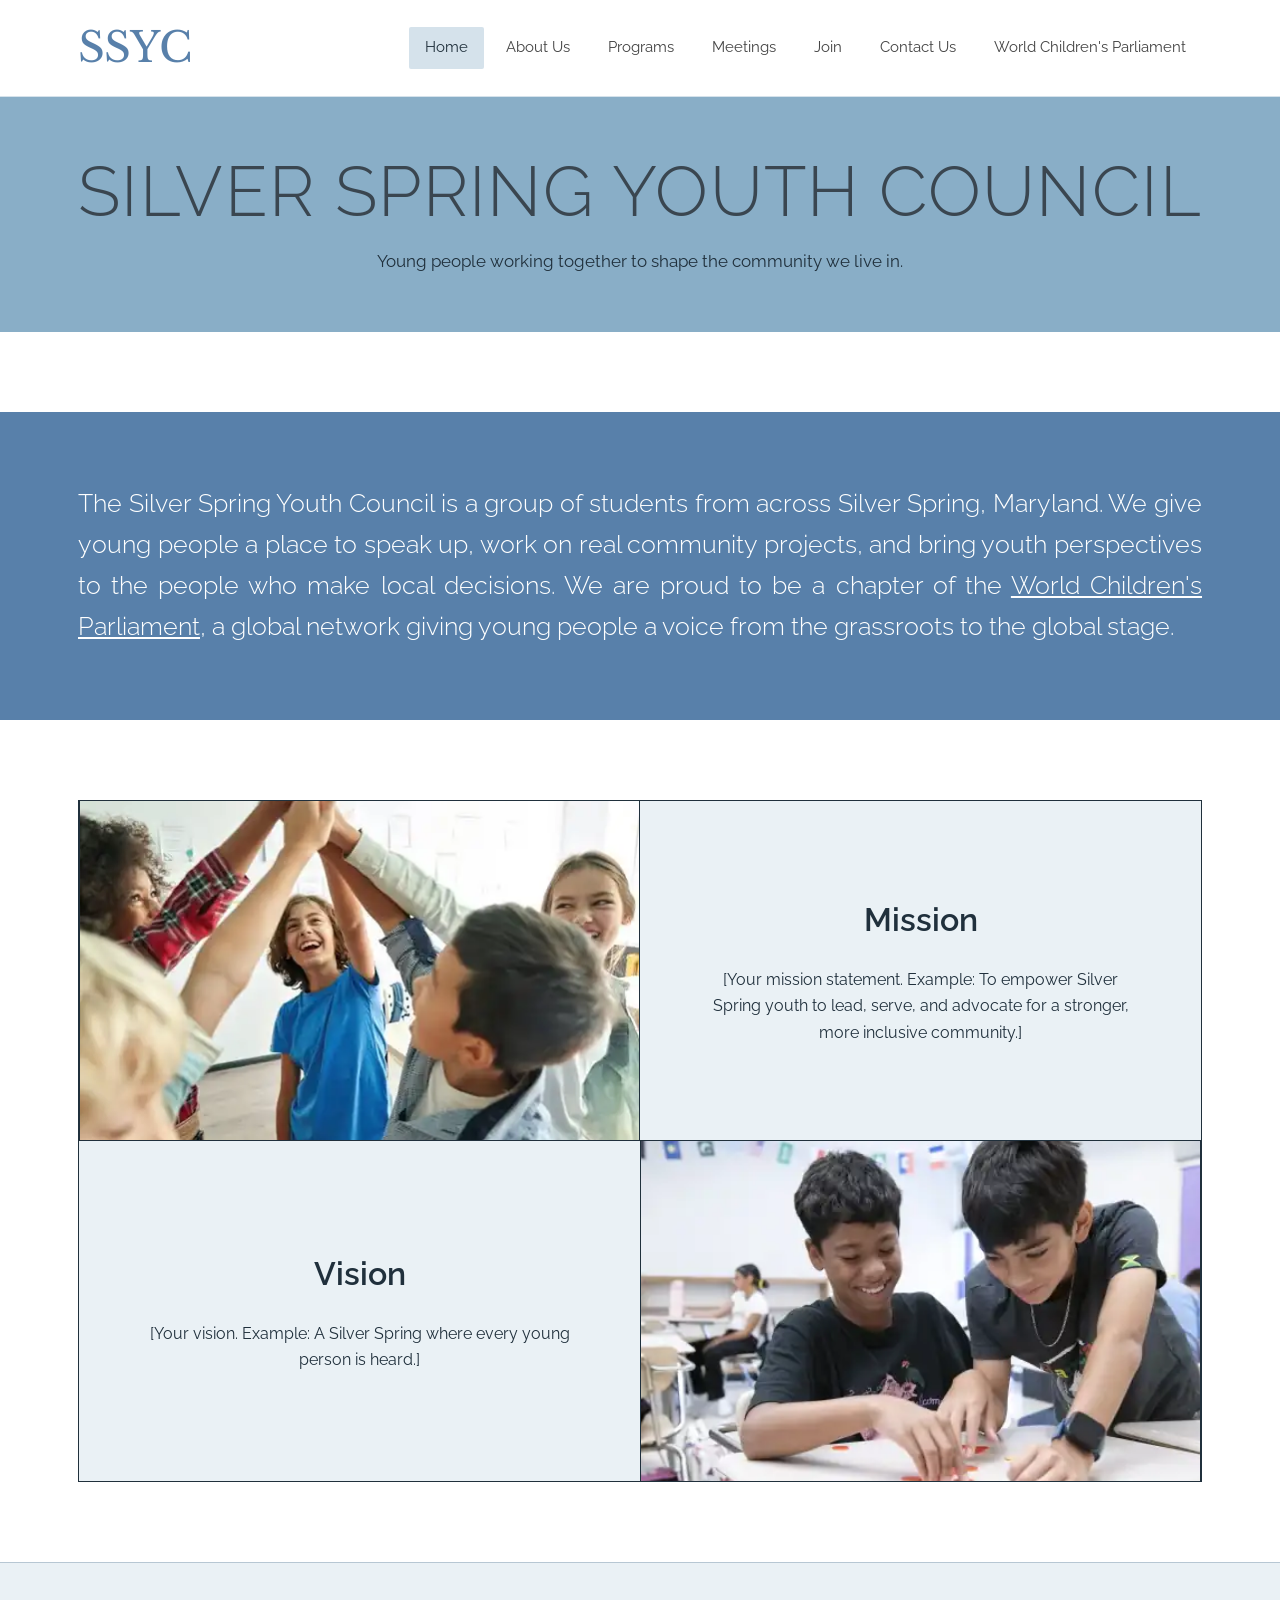
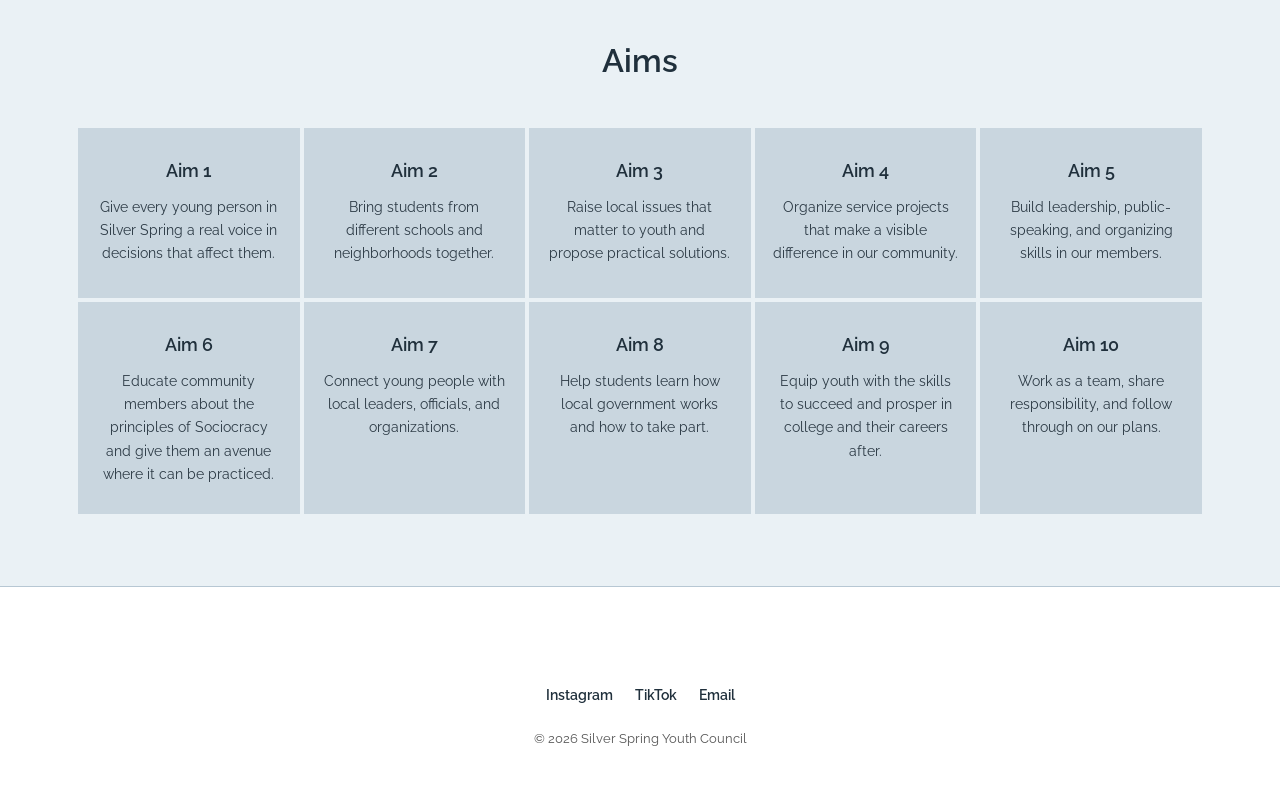
==== commit cdcab38b: "Mention World Children's Parliament chapter in homepage intro Co-Authored-By: Claude Opus 5.5 <norep" ====
--- a/index.html
+++ b/index.html
@@ -33,7 +33,7 @@
 
 <section class="intro">
   <div class="wrap">
-    <p>The Silver Spring Youth Council is a group of students from across Silver Spring, Maryland. We give young people a place to speak up, work on real community projects, and bring youth perspectives to the people who make local decisions.</p>
+    <p>The Silver Spring Youth Council is a group of students from across Silver Spring, Maryland. We give young people a place to speak up, work on real community projects, and bring youth perspectives to the people who make local decisions. We are proud to be a chapter of the <a href="https://hellosnehanalluri.wixsite.com/pwcp" target="_blank" rel="noopener" style="color:#fff;text-decoration:underline">World Children's Parliament</a>, a global network giving young people a voice from the grassroots to the global stage.</p>
   </div>
 </section>
 
